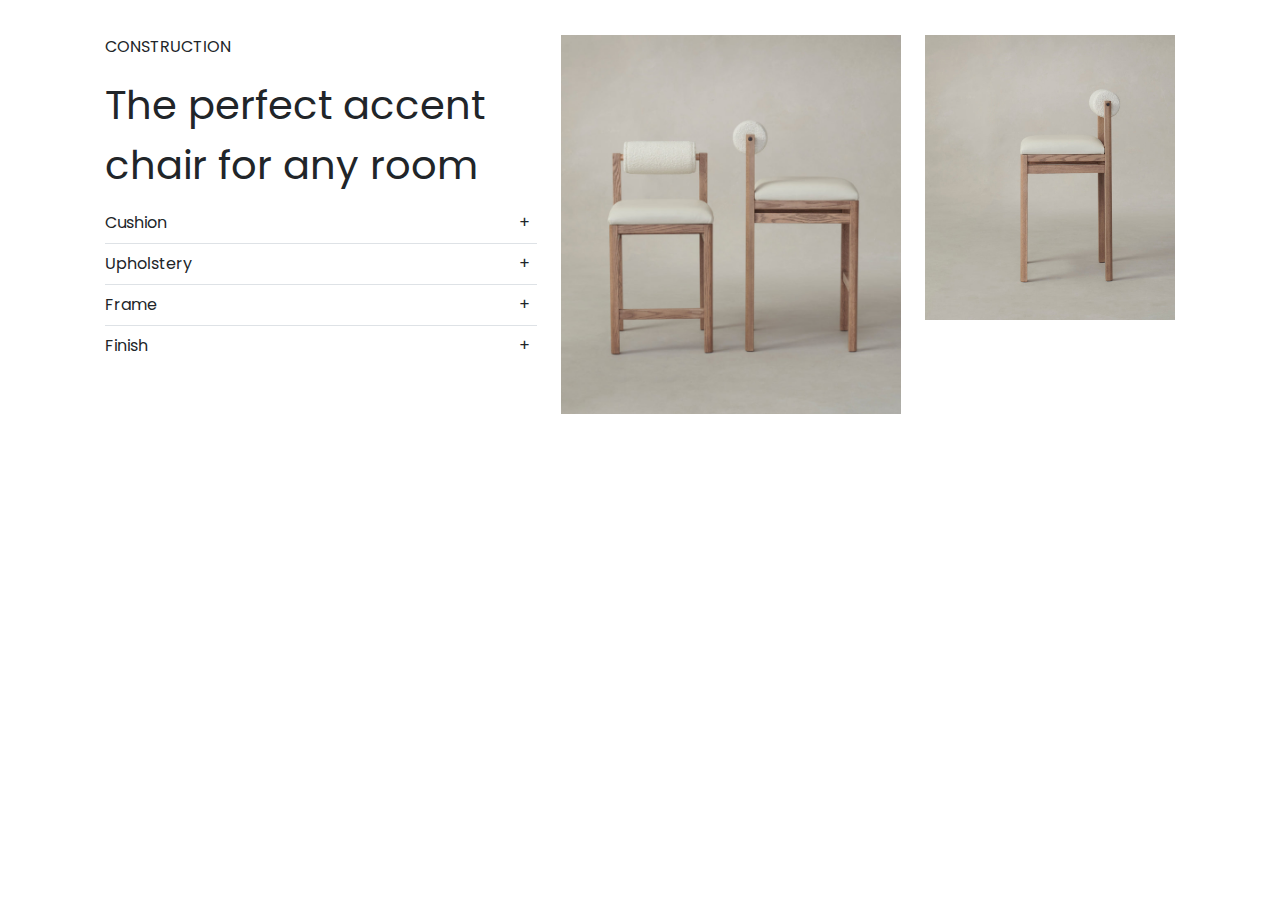
==== index2.html @ 2ea2d57f "DONE" ====
<!DOCTYPE html>
<html lang="vi">
<head>
    <meta charset="UTF-8">
    <meta name="viewport" content="width=device-width, initial-scale=1">
    <title>TEST FE</title>
    <!--front-->
    <link rel="preconnect" href="https://fonts.googleapis.com">
    <link rel="preconnect" href="https://fonts.gstatic.com" crossorigin>
    <link href="https://fonts.googleapis.com/css2?family=Poppins:ital,wght@0,100;0,200;0,300;0,400;0,500;0,600;0,700;0,800;0,900;1,100;1,200;1,300;1,400;1,500;1,600;1,700;1,800;1,900&family=Roboto:ital,wght@0,100;0,300;0,400;0,500;0,700;0,900;1,100;1,300;1,400;1,500;1,700;1,900&display=swap" rel="stylesheet">
   <!-- Bootstrap-->
   <link href="https://cdn.jsdelivr.net/npm/bootstrap@5.3.2/dist/css/bootstrap.min.css" rel="stylesheet">
   <!-- Bootstrap Icons-->
    <link href="https://cdn.jsdelivr.net/npm/bootstrap-icons/font/bootstrap-icons.css" rel="stylesheet">
   <!-- css -->
    <link rel="stylesheet" href="./style.css">
</head>
<body>
    <div class="container w-100">
        <div class="row">
            <div class="col-5">
                <p class="fs-16">CONSTRUCTION</p>
                <p class="fs-40">The perfect accent chair for any room</p>
                <div class="list-items">
                    <div class="item border-bottom">
                        <p id="cushion" class="item-des d-flex m-2 ms-0">Cushion<span class="ms-auto toggle-icon">+</span></p>
                        <div class="dropdow d-none col-10">
                            <p class="fs-16 text-color">The Thayer's seat cushion features a core of high-resiliency foam wrapped with a layer of microfiber for a structured, supportive sit.</p>
                        </div>
                    </div>
                    <div class="item border-bottom">
                        <p id="cushion" class="item-des d-flex m-2 ms-0">Upholstery<span class="ms-auto toggle-icon">+</span></p>
                        <div class="dropdow d-none col-10">
                            <p class="fs-16 text-color">The Thayer's seat cushion features a core of high-resiliency foam wrapped with a layer of microfiber for a structured, supportive sit.</p>
                        </div>
                    </div>
                    <div class="item border-bottom">
                        <p id="cushion" class="item-des d-flex m-2 ms-0">Frame<span class="ms-auto toggle-icon">+</span></p>
                        <div class="dropdow d-none col-10">
                            <p class="fs-16 text-color">The Thayer's seat cushion features a core of high-resiliency foam wrapped with a layer of microfiber for a structured, supportive sit.</p>
                        </div>
                    </div>
                    <div class="item">
                        <p id="cushion" class="item-des d-flex m-2 ms-0">Finish<span class="ms-auto toggle-icon">+</span></p>
                        <div class="dropdow d-none col-10">
                            <p class="fs-16 text-color">The Thayer's seat cushion features a core of high-resiliency foam wrapped with a layer of microfiber for a structured, supportive sit.</p>
                        </div>
                    </div>
                </div>
            </div>
            <div class="col-4">
                <img src="./assets/img/section2/bigChair.jpg" alt="" class="img-fluid">
            </div>
            <div class="col-3">
                <img src="./assets/img/section2/smallChair.jpg" alt="" class="img-fluid h-75">
            </div>
        </div>
    </div>
    <!-- Bootstrap JavaScript -->
    <script src="https://cdn.jsdelivr.net/npm/bootstrap@5.3.2/dist/js/bootstrap.bundle.min.js"></script>
    <script>
        const dropdownToggles = document.querySelectorAll('.item-des');
        dropdownToggles.forEach(toggle => {
            toggle.addEventListener('click', function() {
                const dropdown = this.nextElementSibling;
                dropdown.classList.toggle('d-none');
                const icon = this.querySelector('.toggle-icon');
                icon.textContent = dropdown.classList.contains('d-none') ? '+' : '-';
            });
        });
    </script>
</body>
</html>
---- style.css ----
*{
    margin: 0;
    padding: 0;
    box-sizing: border-box;
}

body{
    font-family: "Poppins", serif;
}
.container {
    padding: 35px;
}
.custom-dark-gray {
    color: #1E1E1E;
}
.fs-10{
    font-size: 10px;
}
.fs-15{
    font-size: 15px;
}
.fs-16{
    font-size: 16px;
}
.fs-17{
    font-size: 17px;
}
.fs-22{
    font-size: 22px;
}
.fs-31{
    font-size: 31px;
}
.fs-40{
    font-size: 40px;
}
.fs-90{
    font-size: 90px;
}
.custom-bg {
    background: linear-gradient(180deg, rgba(221, 212, 197, 0) 0%, #8E887E 100%);
}
.description{
    background-color: #F7F7F8;
}
.btn-color{
    background-color: #827C6C;
}
.text-color{
    color: #402C22;
}
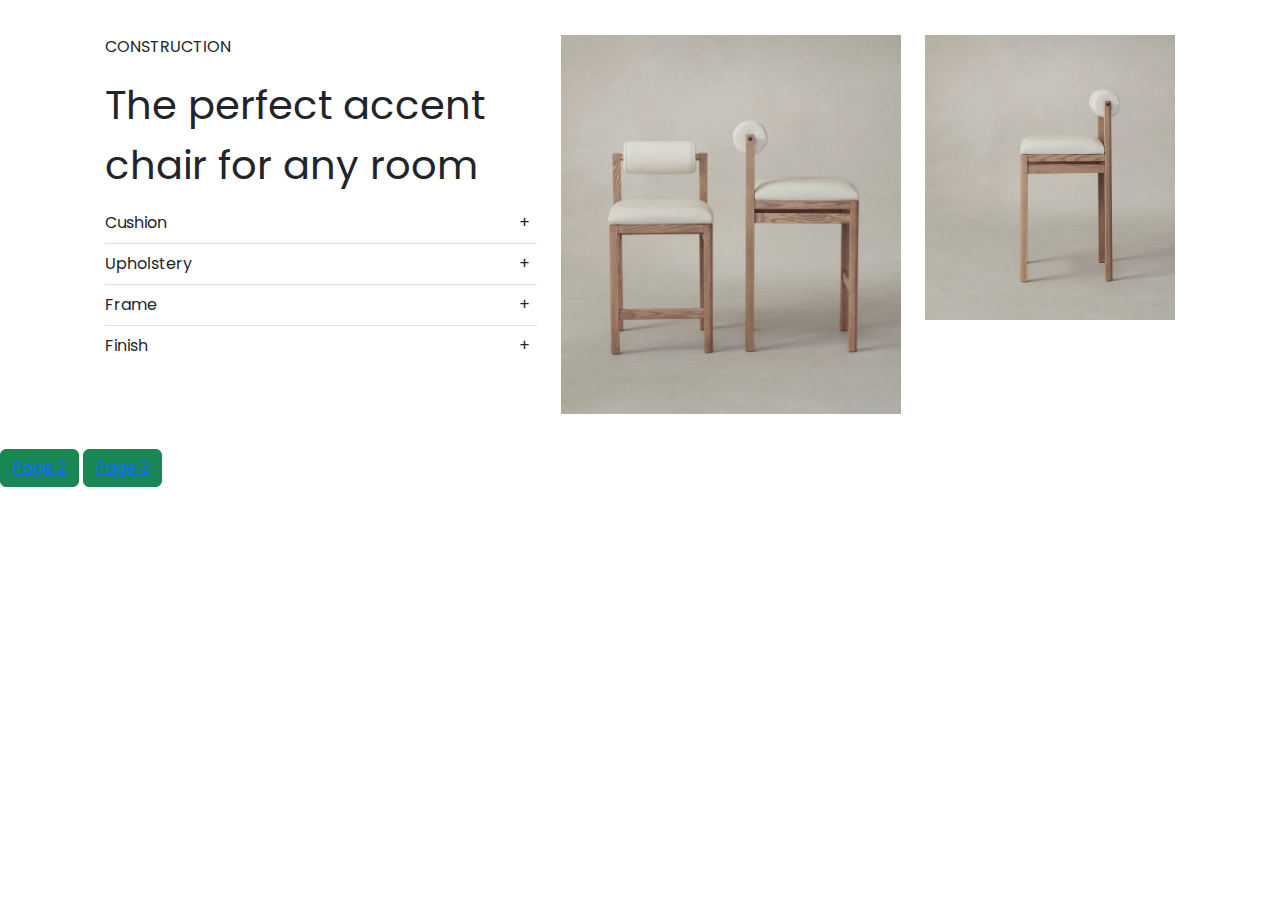
==== commit e8bc9d3e: "add index" ====
--- a/index2.html
+++ b/index2.html
@@ -56,6 +56,8 @@
             </div>
         </div>
     </div>
+    <button class="btn btn-success"><a href="index2.html">Page 2</a></button>
+    <button class="btn btn-success"><a href="index3.html">Page 3</a></button>
     <!-- Bootstrap JavaScript -->
     <script src="https://cdn.jsdelivr.net/npm/bootstrap@5.3.2/dist/js/bootstrap.bundle.min.js"></script>
     <script>
@@ -64,7 +66,7 @@
             toggle.addEventListener('click', function() {
                 const dropdown = this.nextElementSibling;
                 dropdown.classList.toggle('d-none');
-                const icon = this.querySelector('.toggle-icon');
+                const icon = this.querySelector('.toggle-icon');~
                 icon.textContent = dropdown.classList.contains('d-none') ? '+' : '-';
             });
         });
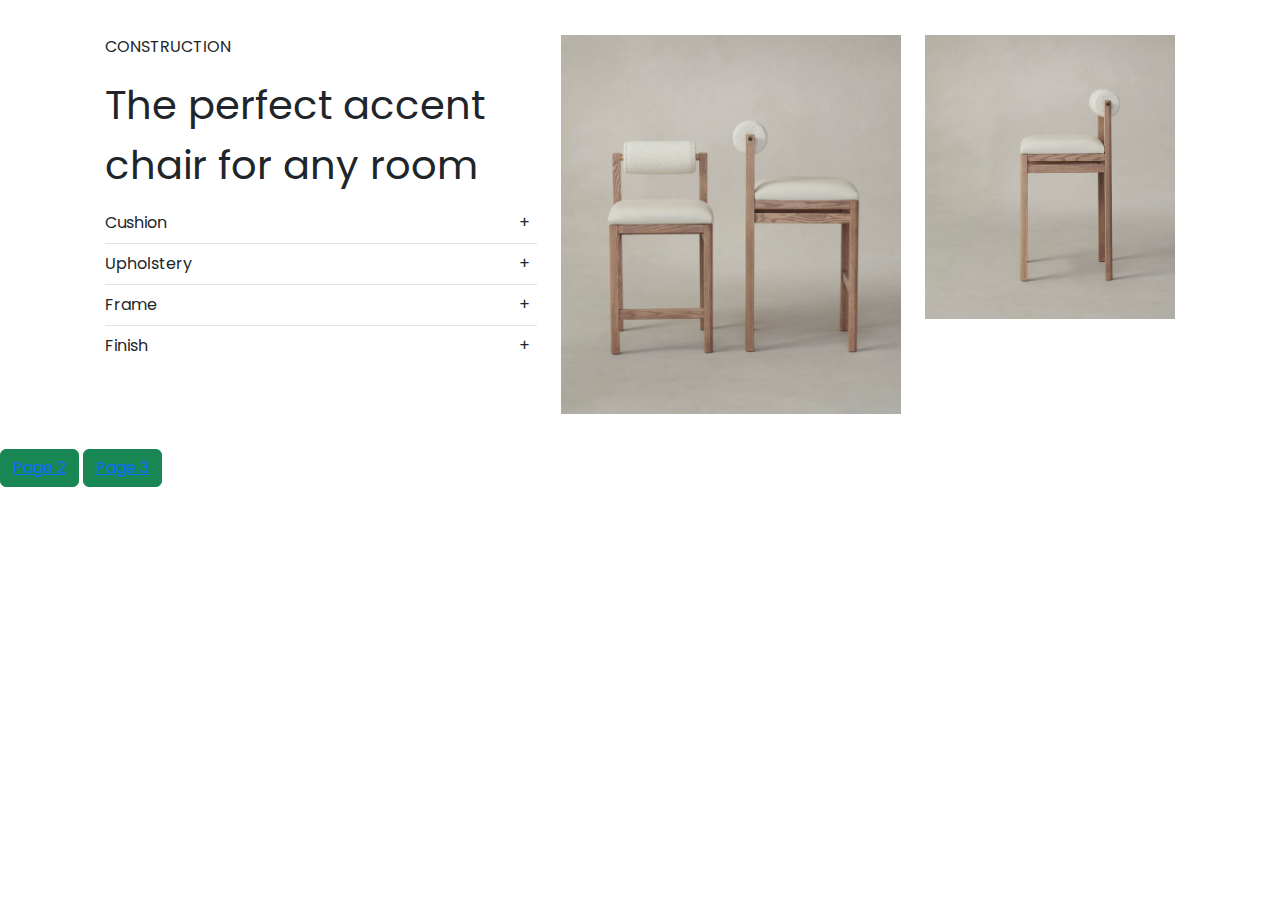
==== commit 73233241: "Update index2.html" ====
--- a/index2.html
+++ b/index2.html
@@ -52,7 +52,7 @@
                 <img src="./assets/img/section2/bigChair.jpg" alt="" class="img-fluid">
             </div>
             <div class="col-3">
-                <img src="./assets/img/section2/smallChair.jpg" alt="" class="img-fluid h-75">
+                <img src="./assets/img/section2/smallChair.jpg" alt="" class="img-fluid pb-5">
             </div>
         </div>
     </div>
@@ -66,7 +66,7 @@
             toggle.addEventListener('click', function() {
                 const dropdown = this.nextElementSibling;
                 dropdown.classList.toggle('d-none');
-                const icon = this.querySelector('.toggle-icon');~
+                const icon = this.querySelector('.toggle-icon');
                 icon.textContent = dropdown.classList.contains('d-none') ? '+' : '-';
             });
         });
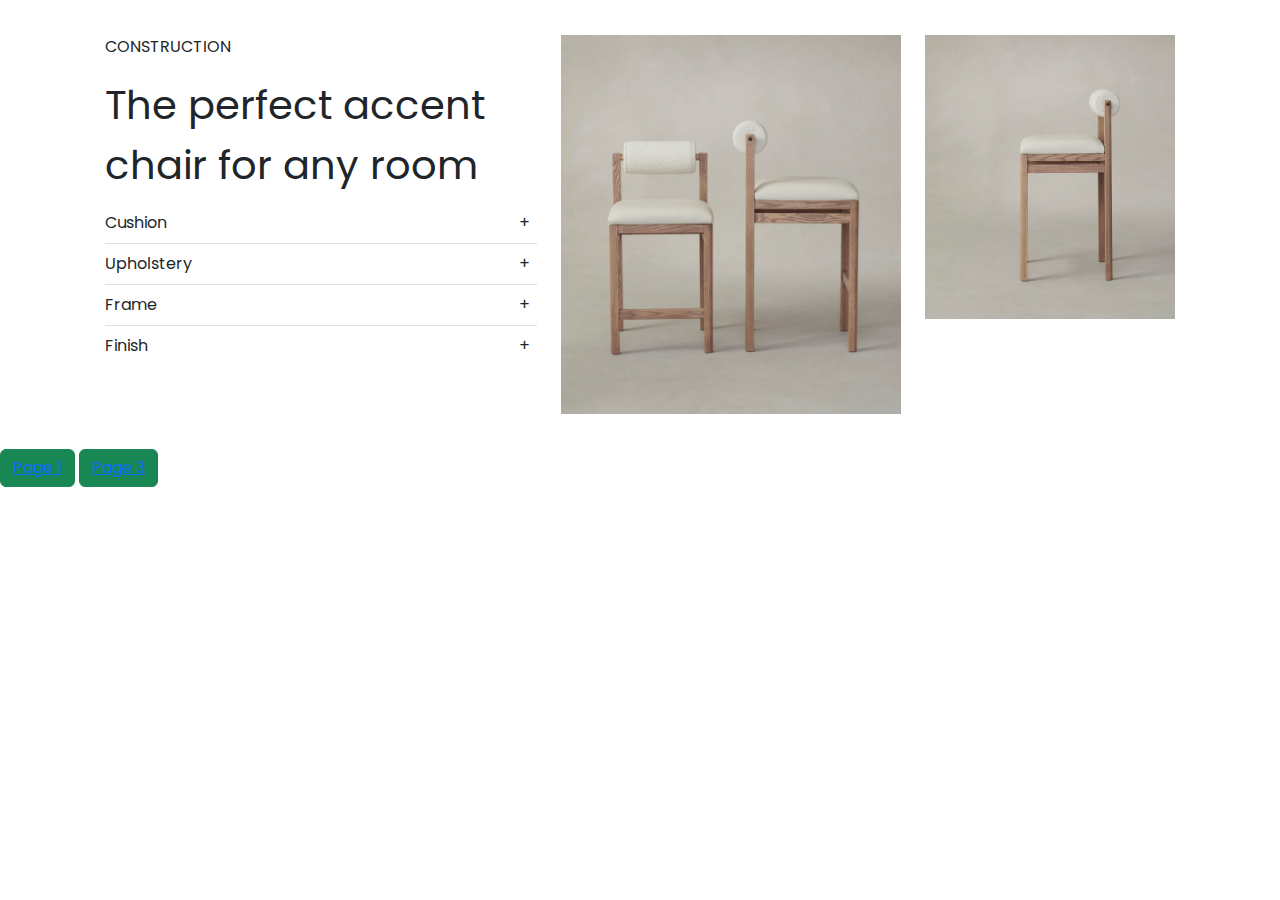
==== commit 9132b102: "Update index2.html" ====
--- a/index2.html
+++ b/index2.html
@@ -56,7 +56,7 @@
             </div>
         </div>
     </div>
-    <button class="btn btn-success"><a href="index2.html">Page 2</a></button>
+    <button class="btn btn-success"><a href="index.html">Page 1</a></button>
     <button class="btn btn-success"><a href="index3.html">Page 3</a></button>
     <!-- Bootstrap JavaScript -->
     <script src="https://cdn.jsdelivr.net/npm/bootstrap@5.3.2/dist/js/bootstrap.bundle.min.js"></script>
